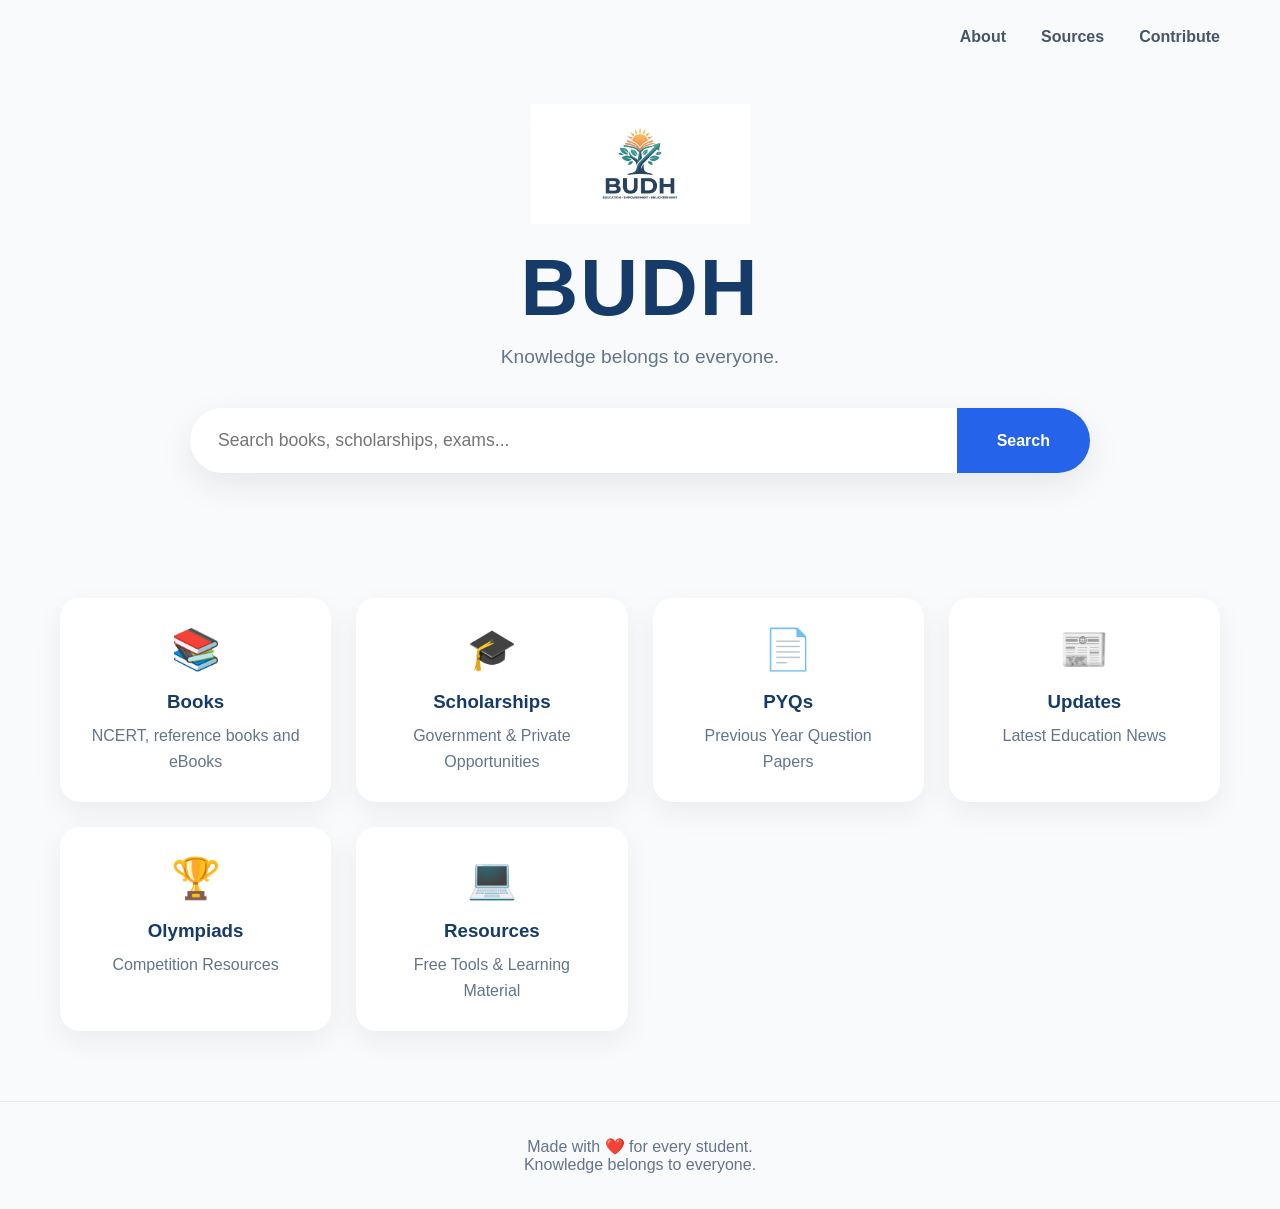
==== index.html @ e58eee04 "BUDH-INDIA" ====
<!DOCTYPE html>
<html lang="en">

<head>

    <meta charset="UTF-8">
    <meta name="viewport" content="width=device-width, initial-scale=1.0">

    <title>BUDH - Knowledge Belongs to Everyone</title>

    <link rel="stylesheet" href="css\style.css">

</head>

<body>

    <!-- ================= NAVIGATION ================= -->

    <header class="top-nav">

        <nav>

            <a href="pages/about.html">About</a>
            <a href="pages/sources.html">Sources</a>
            <a href="pages/contribute.html">Contribute</a>

        </nav>

    </header>



    <!-- ================= HERO ================= -->

    <main>

        <section class="hero">

            <img
                src="assets/logo.png"
                alt="BUDH Logo"
                class="main-logo"
            >

            <h1>BUDH</h1>

            <p class="tagline">
                Knowledge belongs to everyone.
            </p>



            <!-- ================= SEARCH ================= -->

            <div class="search-container">

                <div class="search-box">

                    <input
                        type="text"
                        id="searchInput"
                        placeholder="Search books, scholarships, exams..."
                        autocomplete="off"
                    >

                    <button id="searchBtn">
                        Search
                    </button>

                </div>

                <div
                    id="suggestions"
                    class="suggestions"
                ></div>

            </div>



            <!-- ================= RESULTS ================= -->

            <div
                id="results"
                class="results"
            ></div>

        </section>



        <!-- ================= QUICK LINKS ================= -->

        <section class="quick-links">

            <div class="card">

                <div class="icon">📚</div>

                <h3>Books</h3>

                <p>NCERT, reference books and eBooks</p>

            </div>



            <div class="card">

                <div class="icon">🎓</div>

                <h3>Scholarships</h3>

                <p>Government & Private Opportunities</p>

            </div>



            <div class="card">

                <div class="icon">📄</div>

                <h3>PYQs</h3>

                <p>Previous Year Question Papers</p>

            </div>



            <div class="card">

                <div class="icon">📰</div>

                <h3>Updates</h3>

                <p>Latest Education News</p>

            </div>



            <div class="card">

                <div class="icon">🏆</div>

                <h3>Olympiads</h3>

                <p>Competition Resources</p>

            </div>



            <div class="card">

                <div class="icon">💻</div>

                <h3>Resources</h3>

                <p>Free Tools & Learning Material</p>

            </div>

        </section>

    </main>



    <!-- ================= FOOTER ================= -->

    <footer>

        <p>Made with ❤️ for every student.</p>

        <p>Knowledge belongs to everyone.</p>

    </footer>



    <!-- ================= JAVASCRIPT ================= -->

    <script src="js/loader.js"></script>
    <script src="js/app.js"></script>

</body>

</html>
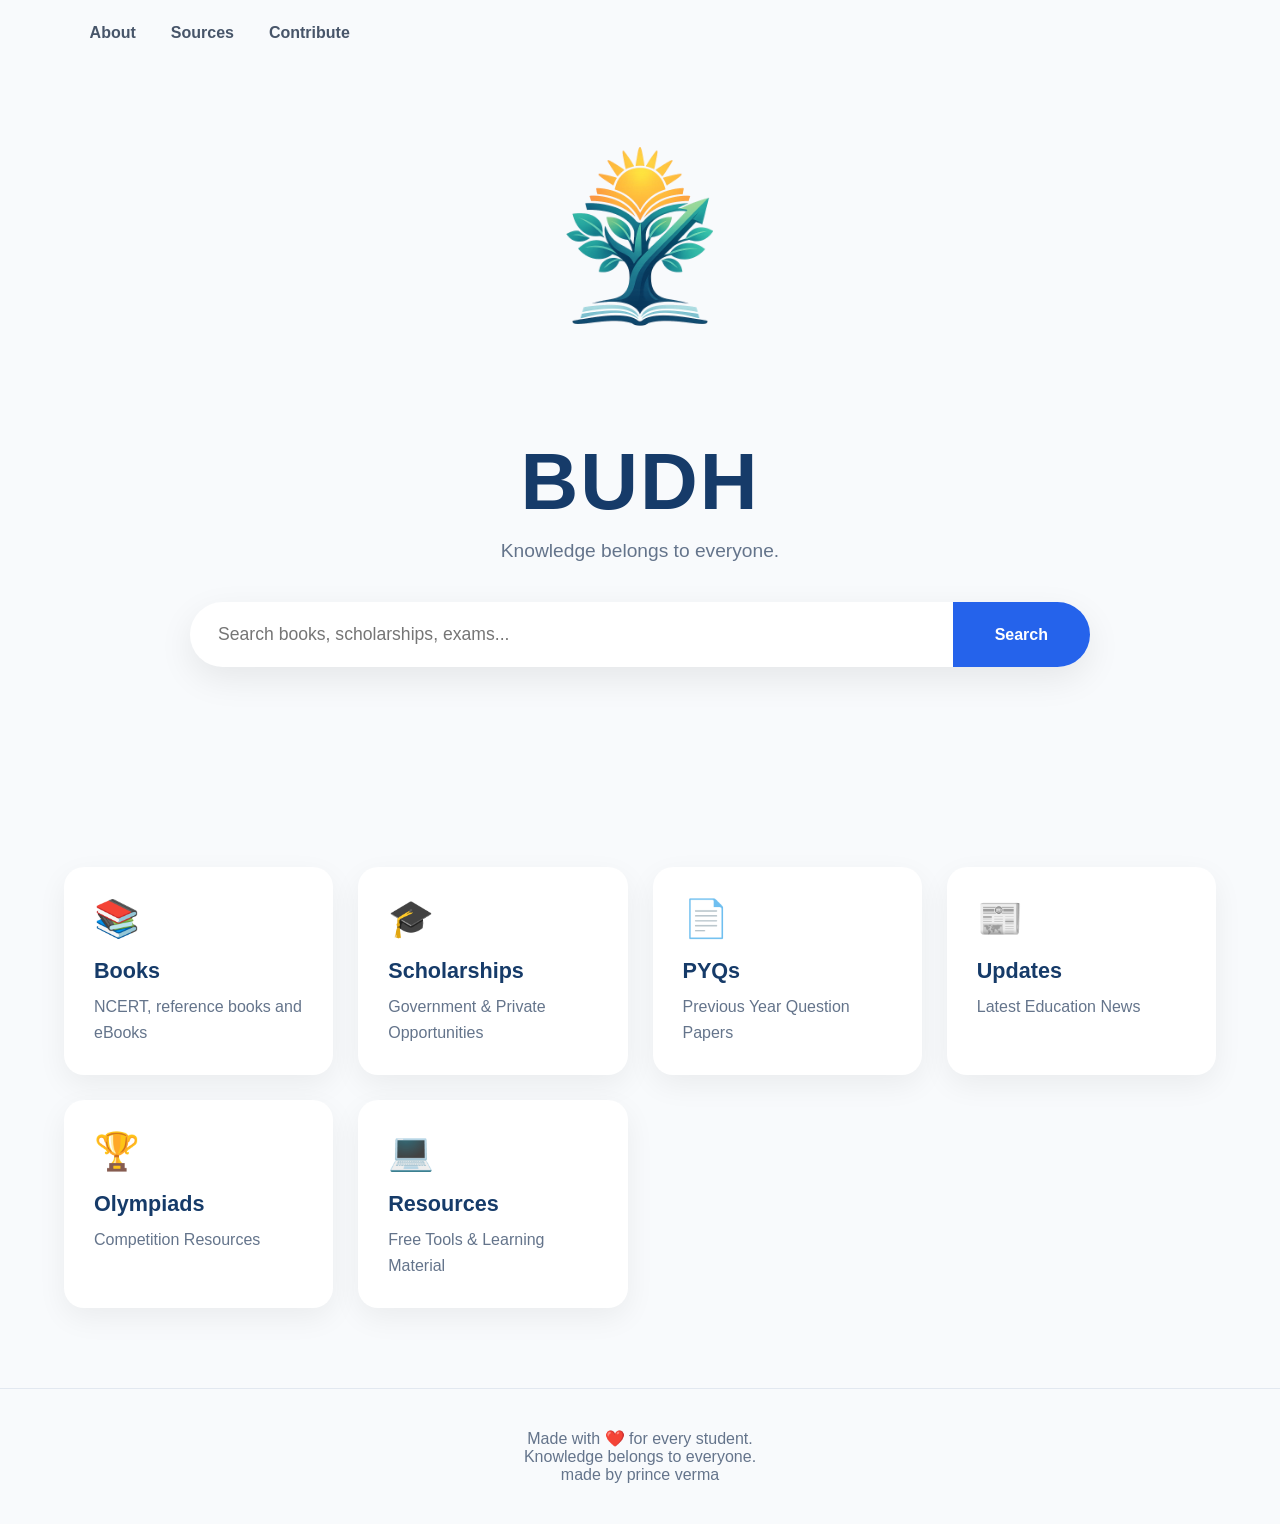
==== commit cad0e208: "hi" ====
--- a/index.html
+++ b/index.html
@@ -8,7 +8,8 @@
 
     <title>BUDH - Knowledge Belongs to Everyone</title>
 
-    <link rel="stylesheet" href="css\style.css">
+    <link rel="icon" type="image/png" href="assets/favicon.png">
+    <link rel="stylesheet" href="css/style.css">
 
 </head>
 
@@ -177,6 +178,8 @@
 
         <p>Knowledge belongs to everyone.</p>
 
+        <p>made by prince verma</p>
+
     </footer>
 
 
@@ -184,6 +187,8 @@
     <!-- ================= JAVASCRIPT ================= -->
 
     <script src="js/loader.js"></script>
+    <script src="js/providers/openLibrary.js"></script>
+    <script src="js/providers/googleSearch.js"></script>
     <script src="js/app.js"></script>
 
 </body>
--- a/css/style.css
+++ b/css/style.css
@@ -0,0 +1,616 @@
+/* ==========================================
+   BUDH v1.0
+   Knowledge Belongs to Everyone
+========================================== */
+
+*{
+    margin:0;
+    padding:0;
+    box-sizing:border-box;
+}
+
+html{
+    scroll-behavior:smooth;
+}
+
+body{
+
+    font-family:
+        Inter,
+        "Segoe UI",
+        Arial,
+        sans-serif;
+
+    background:#F8FAFC;
+    color:#1E293B;
+
+    min-height:100vh;
+
+}
+
+/* ==========================================
+   HEADER
+========================================== */
+
+header{
+
+    width:100%;
+
+    display:flex;
+
+    justify-content:space-between;
+
+    align-items:center;
+
+    padding:24px 7%;
+
+}
+
+.logo-small{
+
+    display:flex;
+
+    align-items:center;
+
+    gap:12px;
+
+}
+
+.logo-small img{
+
+    width:42px;
+
+    height:auto;
+
+}
+
+.logo-small span{
+
+    font-size:1.2rem;
+
+    font-weight:700;
+
+    color:#163B69;
+
+}
+
+nav{
+
+    display:flex;
+
+    gap:35px;
+
+}
+
+nav a{
+
+    text-decoration:none;
+
+    color:#475569;
+
+    font-size:16px;
+
+    font-weight:600;
+
+    position:relative;
+
+    transition:.25s;
+
+}
+
+nav a:hover{
+
+    color:#2563EB;
+
+}
+
+nav a::after{
+
+    content:"";
+
+    position:absolute;
+
+    left:0;
+
+    bottom:-6px;
+
+    width:0;
+
+    height:2px;
+
+    background:#2563EB;
+
+    transition:.25s;
+
+}
+
+nav a:hover::after{
+
+    width:100%;
+
+}
+
+/* ==========================================
+   HERO
+========================================== */
+
+.hero{
+
+    display:flex;
+
+    flex-direction:column;
+
+    align-items:center;
+
+    justify-content:flex-start;
+
+    text-align:center;
+
+    min-height:78vh;
+
+    padding:20px 20px 40px;
+
+}
+/* ==========================================
+   LOGO
+========================================== */
+
+.main-logo{
+
+    width:clamp(200px,18vw,220px);
+
+    height:auto;
+
+    margin-bottom:20px;
+
+    user-select:none;
+
+}
+
+/* ==========================================
+   TITLE
+========================================== */
+
+.hero h1{
+
+    font-size:clamp(3rem,7vw,5rem);
+
+    font-weight:800;
+
+    color:#163B69;
+
+    letter-spacing:2px;
+
+}
+
+/* ==========================================
+   TAGLINE
+========================================== */
+
+.tagline{
+
+    margin-top:12px;
+
+    margin-bottom:40px;
+
+    font-size:1.2rem;
+
+    color:#64748B;
+
+}
+
+/* ==========================================
+   SEARCH
+========================================== */
+
+.search-container{
+
+    width:100%;
+
+    max-width:900px;
+
+}
+
+.search-box{
+
+    display:flex;
+
+    overflow:hidden;
+
+    border-radius:60px;
+
+    background:white;
+
+    box-shadow:0 12px 35px rgba(0,0,0,.08);
+
+}
+
+.search-box input{
+
+    flex:1;
+
+    border:none;
+
+    outline:none;
+
+    background:none;
+
+    padding:22px 28px;
+
+    font-size:1.1rem;
+
+}
+
+.search-box button{
+
+    border:none;
+
+    background:#2563EB;
+
+    color:white;
+
+    padding:0 42px;
+
+    font-size:1rem;
+
+    font-weight:600;
+
+    cursor:pointer;
+
+    transition:.25s;
+
+}
+
+.search-box button:hover{
+
+    background:#1D4ED8;
+
+}
+
+/* ==========================================
+   RESULTS
+========================================== */
+
+.results{
+
+    width:100%;
+
+    max-width:900px;
+
+    margin-top:25px;
+
+}
+
+/* ==========================================
+   QUICK LINKS
+========================================== */
+
+.quick-links{
+
+    width:min(1200px,90%);
+
+    margin:80px auto;
+
+    display:grid;
+
+    grid-template-columns:repeat(auto-fit,minmax(220px,1fr));
+
+    gap:25px;
+
+}
+
+.card{
+
+    background:white;
+
+    border-radius:20px;
+
+    padding:30px;
+
+    text-align:left;
+
+    box-shadow:0 10px 30px rgba(0,0,0,.06);
+
+    transition:.3s;
+
+    cursor:pointer;
+
+}
+
+.card:hover{
+
+    transform:translateY(-8px);
+
+    box-shadow:0 18px 35px rgba(37,99,235,.15);
+
+}
+
+.card .icon{
+
+    font-size:2.3rem;
+
+    margin-bottom:18px;
+
+}
+
+.card h3{
+
+    margin-bottom:10px;
+
+    color:#163B69;
+
+    font-size:1.35rem;
+
+}
+
+.card p{
+
+    color:#64748B;
+
+    line-height:1.6;
+
+}
+
+/* ==========================================
+   FOOTER
+========================================== */
+
+footer{
+
+    margin-top:80px;
+
+    padding:40px;
+
+    text-align:center;
+
+    color:#64748B;
+
+    border-top:1px solid #E2E8F0;
+
+}
+
+/* ==========================================
+   MOBILE
+========================================== */
+
+@media(max-width:768px){
+
+    header{
+
+        flex-direction:column;
+
+        gap:20px;
+
+        padding:24px;
+
+    }
+
+    nav{
+
+        gap:20px;
+
+        flex-wrap:wrap;
+
+        justify-content:center;
+
+    }
+
+    .hero{
+
+        padding:30px 18px;
+
+    }
+
+    .search-box{
+
+        flex-direction:column;
+
+        border-radius:24px;
+
+    }
+
+    .search-box input{
+
+        padding:18px;
+
+    }
+
+    .search-box button{
+
+        width:100%;
+
+        padding:18px;
+
+    }
+
+    .quick-links{
+
+        grid-template-columns:1fr;
+
+    }
+
+}
+
+/* =========================
+   SEARCH RESULT CARDS
+========================= */
+
+.results{
+
+    width:100%;
+    max-width:900px;
+    margin:40px auto;
+
+    display:flex;
+    flex-direction:column;
+    gap:20px;
+
+}
+
+
+.result-card{
+
+    background:white;
+
+    border-radius:20px;
+
+    padding:25px;
+
+    box-shadow:
+    0 10px 30px rgba(0,0,0,0.08);
+
+    text-align:left;
+
+    transition:.25s;
+
+}
+
+
+.result-card:hover{
+
+    transform:translateY(-5px);
+
+    box-shadow:
+    0 18px 40px rgba(0,0,0,0.12);
+
+}
+
+
+.result-card h3{
+
+    color:#163B69;
+
+    font-size:1.3rem;
+
+    margin-bottom:10px;
+
+}
+
+
+.result-card span{
+
+    display:inline-block;
+
+    background:#2563EB;
+
+    color:white;
+
+    padding:5px 14px;
+
+    border-radius:20px;
+
+    font-size:.85rem;
+
+    margin-bottom:15px;
+
+}
+
+
+.result-card-header{
+
+    display:flex;
+
+    gap:20px;
+
+    align-items:flex-start;
+
+    margin-bottom:18px;
+
+}
+
+
+.result-card-cover{
+
+    width:96px;
+
+    min-width:96px;
+
+    height:136px;
+
+    object-fit:cover;
+
+    border-radius:16px;
+
+    background:#f3f4f6;
+
+}
+
+
+.result-card-content{
+
+    display:flex;
+
+    flex-direction:column;
+
+    gap:10px;
+
+}
+
+
+.result-card-author-year{
+
+    color:#64748B;
+
+    margin:0;
+
+    font-size:.95rem;
+
+}
+
+
+.result-card-source{
+
+    display:inline-block;
+
+    background:#E0F2FE;
+
+    color:#0369A1;
+
+    padding:6px 12px;
+
+    border-radius:999px;
+
+    font-size:.8rem;
+
+    margin-top:4px;
+
+}
+
+
+.result-card p{
+
+    color:#64748B;
+
+    line-height:1.6;
+
+    margin-bottom:20px;
+
+}
+
+
+.open-resource{
+
+    background:#2563EB;
+
+    color:white;
+
+    border:none;
+
+    padding:12px 22px;
+
+    border-radius:30px;
+
+    cursor:pointer;
+
+    font-weight:600;
+
+    transition:.25s;
+
+}
+
+
+.open-resource:hover{
+
+    background:#1D4ED8;
+
+}
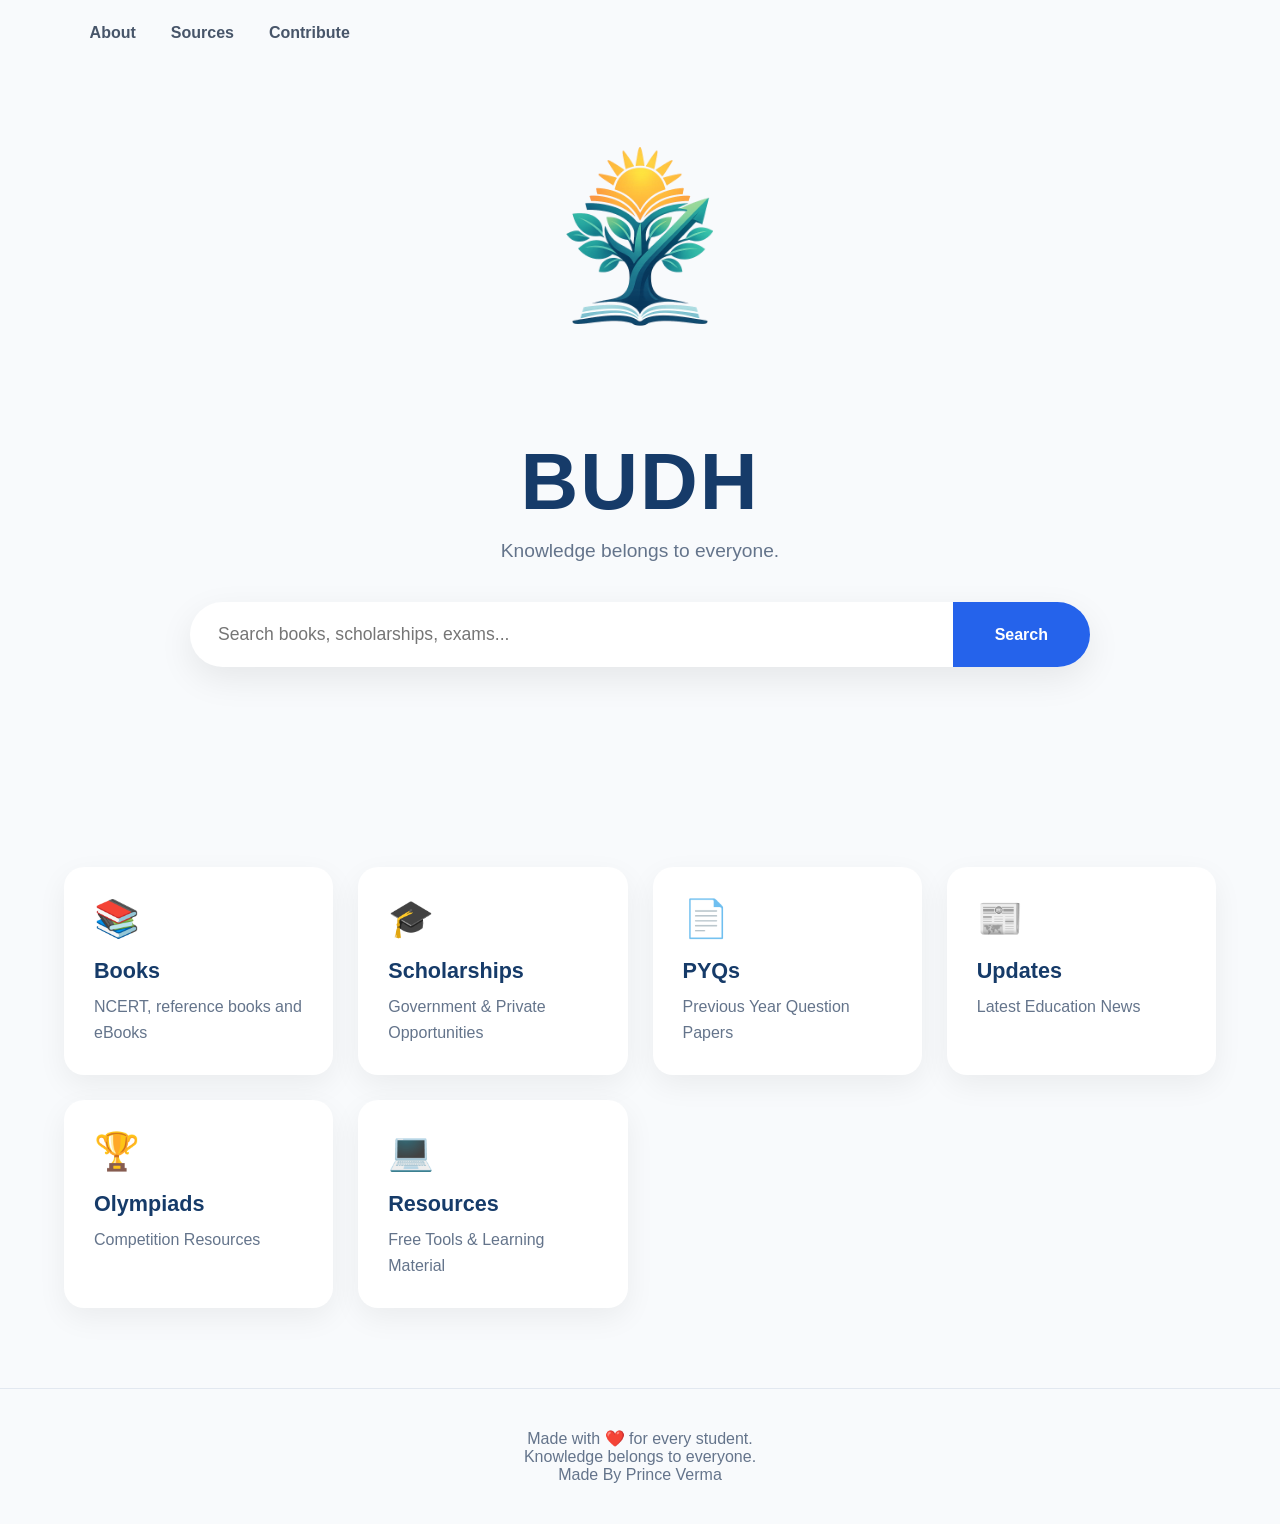
==== commit ce541800: "test" ====
--- a/index.html
+++ b/index.html
@@ -178,7 +178,7 @@
 
         <p>Knowledge belongs to everyone.</p>
 
-        <p>made by prince verma</p>
+        <p>Made By Prince Verma</p>
 
     </footer>
 
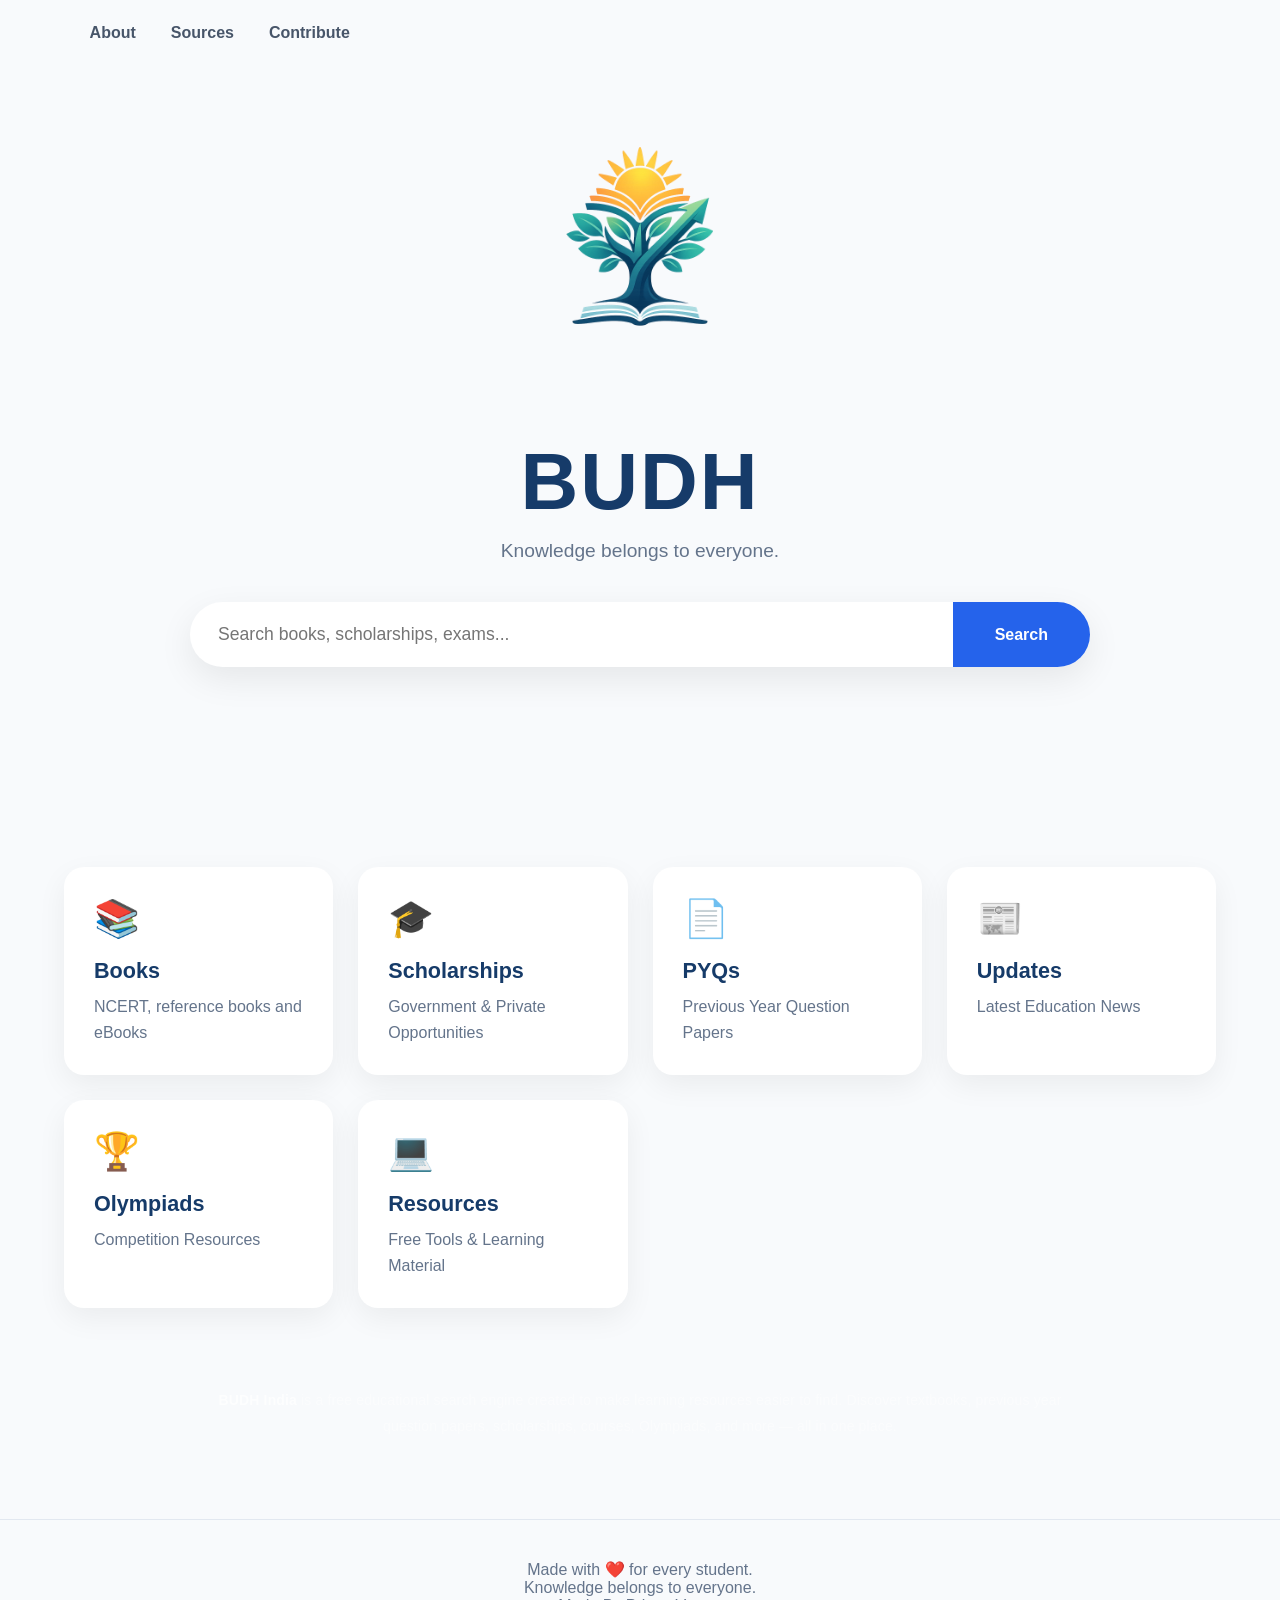
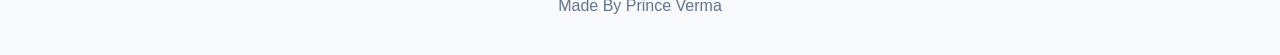
==== commit dd39052d: "version google" ====
--- a/index.html
+++ b/index.html
@@ -6,10 +6,13 @@
     <meta charset="UTF-8">
     <meta name="viewport" content="width=device-width, initial-scale=1.0">
 
-    <title>BUDH - Knowledge Belongs to Everyone</title>
+    <title>BUDH India — Educational Search Engine for Students</title>
 
     <link rel="icon" type="image/png" href="assets/favicon.png">
     <link rel="stylesheet" href="css/style.css">
+    <meta name="google-site-verification" content="VbziZRiK5AK1BBrZsmTxDH356sVE6JzWfYvID8cbB9I" />
+    <meta name="description"
+      content="BUDH India is a free educational search engine helping Indian students discover textbooks, scholarships, previous year question papers, Olympiads, courses and learning resources.">
 
 </head>
 
@@ -164,8 +167,20 @@
 
             </div>
 
+            
+
         </section>
 
+        <section class="budh-about">
+    <p>
+        <strong>BUDH India</strong> is a free educational search engine created
+        to make learning resources easier to find. Discover textbooks,
+        previous year question papers, scholarships, courses, Olympiads,
+        and more — all in one place.
+    </p>
+</section>
+
+
     </main>
 
 
@@ -185,6 +200,16 @@
 
 
     <!-- ================= JAVASCRIPT ================= -->
+
+    <script type="application/ld+json">
+{
+  "@context": "https://schema.org",
+  "@type": "WebSite",
+  "name": "BUDH India",
+  "alternateName": "BUDH",
+  "url": "https://budh-india.netlify.app/"
+}
+</script>
 
     <script src="js/loader.js"></script>
     <script src="js/providers/openLibrary.js"></script>
--- a/css/style.css
+++ b/css/style.css
@@ -613,4 +613,24 @@
 
     background:#1D4ED8;
 
+}
+
+.budh-about {
+    width: min(900px, 90%);
+    margin: 45px auto 30px;
+    text-align: center;
+}
+
+.budh-about p {
+    margin: 0;
+    font-size: 14px;
+    line-height: 1.8;
+    color: rgba(255, 255, 255, 0.48);
+    font-weight: 400;
+    letter-spacing: 0.15px;
+}
+
+.budh-about strong {
+    color: rgba(255, 255, 255, 0.72);
+    font-weight: 600;
 }
